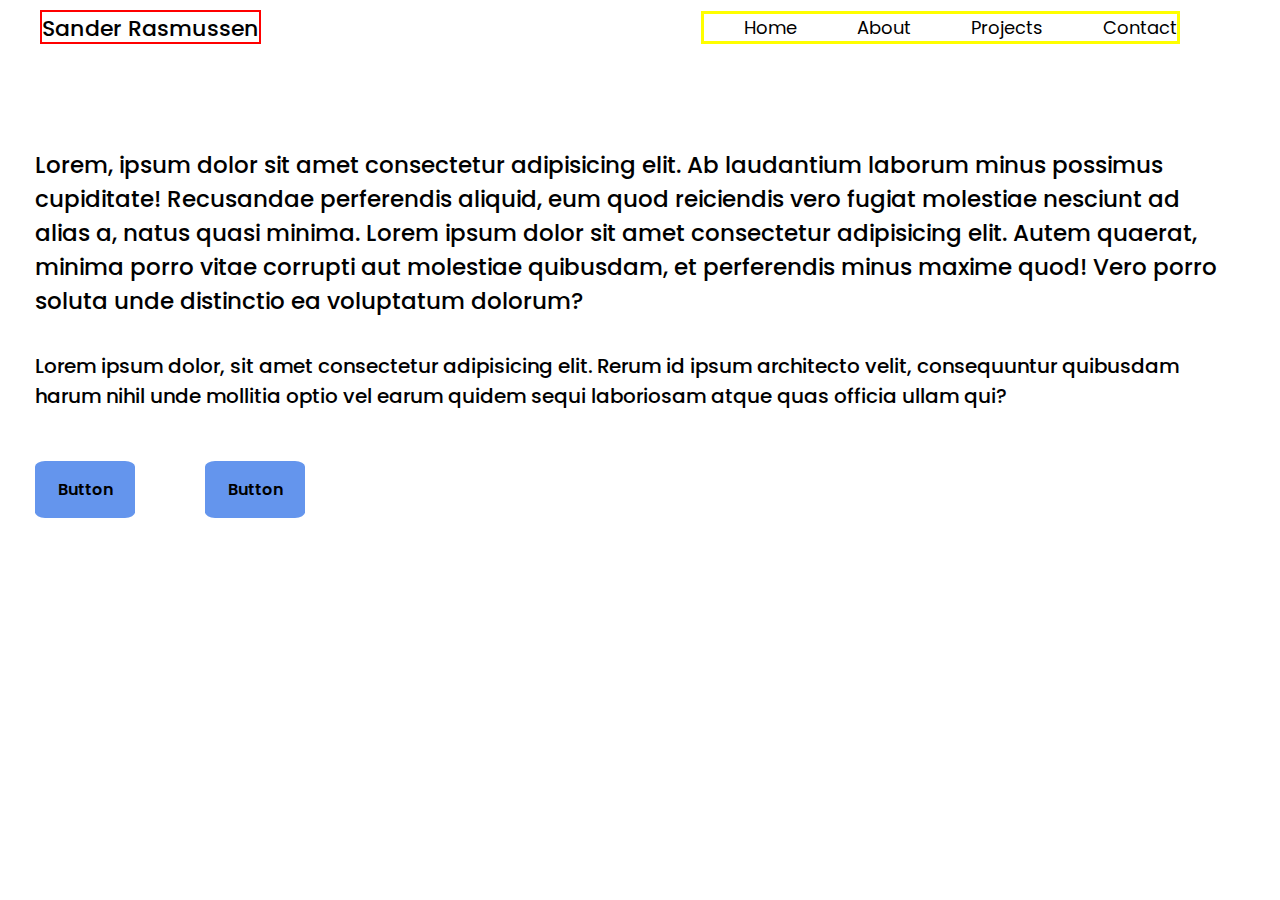
==== index.html @ 808169ec "Container & Position Fix" ====
<!DOCTYPE html>
<html lang="en">
<head>
    <meta charset="UTF-8">
    <meta http-equiv="X-UA-Compatible" content="IE=edge">
    <meta name="viewport" content="width=device-width, initial-scale=1.0">
    <title>Sander Rasmussen - Portfolio</title>
    <link rel="stylesheet" href="/stylesheet.css">
    <link rel="preconnect" href="https://fonts.googleapis.com">
    <link rel="preconnect" href="https://fonts.gstatic.com" crossorigin>
    <link href="https://fonts.googleapis.com/css2?family=Poppins:wght@400;500;600&display=swap" rel="stylesheet">
</head>
<body>
    <header>
        <div class="Author-navcontainer">
            <div id="Author">
                <p>
                    Sander Rasmussen
                </p>
            </div>
        </div>
        <nav>
            <ul>
                <li><a href="/index.html">Home</a></li>
                <li><a href="/pages/about.html">About</a></li>
                <li><a href="/pages/projects.html">Projects</a></li>
                <li><a href="/pages/contact.html">Contact</a></li>
            </ul>
        </nav>
    </header>

    <section class="heading-section">
        <div class="heading-flex-container">
            <div>
                <p>
                    Lorem, ipsum dolor sit amet consectetur adipisicing elit. Ab laudantium laborum minus possimus cupiditate! Recusandae perferendis aliquid, eum quod reiciendis vero fugiat molestiae nesciunt ad alias a, natus quasi minima.
                    Lorem ipsum dolor sit amet consectetur adipisicing elit. Autem quaerat, minima porro vitae corrupti aut molestiae quibusdam, et perferendis minus maxime quod! Vero porro soluta unde distinctio ea voluptatum dolorum?
                </p>
            </div>
        </div>
        <div class="heading-flex-container-subheader">
            <p>
                Lorem ipsum dolor, sit amet consectetur adipisicing elit. Rerum id ipsum architecto velit, consequuntur quibusdam harum nihil unde mollitia optio vel earum quidem sequi laboriosam atque quas officia ullam qui?
            </p>
        </div>
        <div class="button-container">
            <div class="button-1">
                <p>
                    Button
                </p>
            </div>
            <div class="button-2">
                <p>
                    Button
                </p>
            </div>
        </div>
    </section>
    
</body>
</html>
---- stylesheet.css ----
body {
    padding: 0;
    margin: 0;
    overflow-x: hidden;
}

/* Navbar */

nav {
    display: flex;
    justify-content: flex-end;
}

ul {
    border: 3px solid yellow;
    list-style: none;
    text-decoration: none;
    display: flex;
    flex-direction: row;
    justify-content: flex-end;
    gap: 60px;
    margin-right: 100px;
    position: relative;
    top: -65px;
}

li {
    font-size: 18px;
    font-family: 'Poppins', sans-serif;
    color: black;
}

a {
    text-decoration: none;
    color: black;
}

a:hover {
    text-decoration: underline;
    font-weight: 600;
}

.Author-navcontainer {
    margin-top: 10px;
    width: 300px;
    height: 50px;
    font-family: 'Poppins', sans-serif;
    color: black;
    font-weight: 500;
    font-size: 22px;
    display: flex;
    justify-content: center;
}

.Author-navcontainer > div {
    border: 2px solid red;
    height: 30px;
}

#Author > p {
    position: relative;
    top: -22px;
}

#Author:hover, #Author:focus {
    text-decoration: underline;
    cursor: pointer;
    font-weight: 600;
}


/* Heading Section */

.heading-section {
    display: flex;
    flex-direction: column;
    align-items: left;
}

.heading-flex-container {
    display: flex;
    justify-content: left;
    flex-wrap: wrap;
    font-family: 'Poppins', sans-serif;
    font-weight: 500;
    font-size: 23px;
}

.heading-flex-container > div {
    width: 1200px;
}

.heading-flex-container > div:first-child > p, .heading-flex-container-subheader > p, .button-container {
    position: relative;
    left: 35px;
}

.heading-flex-container-subheader {
    display: flex;
    justify-content: left;
    flex-wrap: wrap;
    font-family: 'Poppins', sans-serif;
    font-weight: 500;
    font-size: 20px;
    width: 1200px;
    margin-top: -10px;
    margin-bottom: 30px;
}

.button-container {
    display: flex;
    flex-direction: row;
    justify-content: left;
    gap: 70px;
}

.button-1, .button-2 {
    width: 100px;
    display: flex;
    justify-content: center;
    background-color: cornflowerblue;
    border-radius: 10% 10% 10% 10%;
    transition: all 0.6s ease;
    transform: scale(1);
}

.button-1 > p, .button-2 > p {
    font-family: 'Poppins', sans-serif;
    font-weight: 600;
}

.button-1:hover, .button-2:hover {
    text-decoration: underline;
    color: white;
    cursor: pointer;
    transform: scale(1.2) perspective(1px);
}
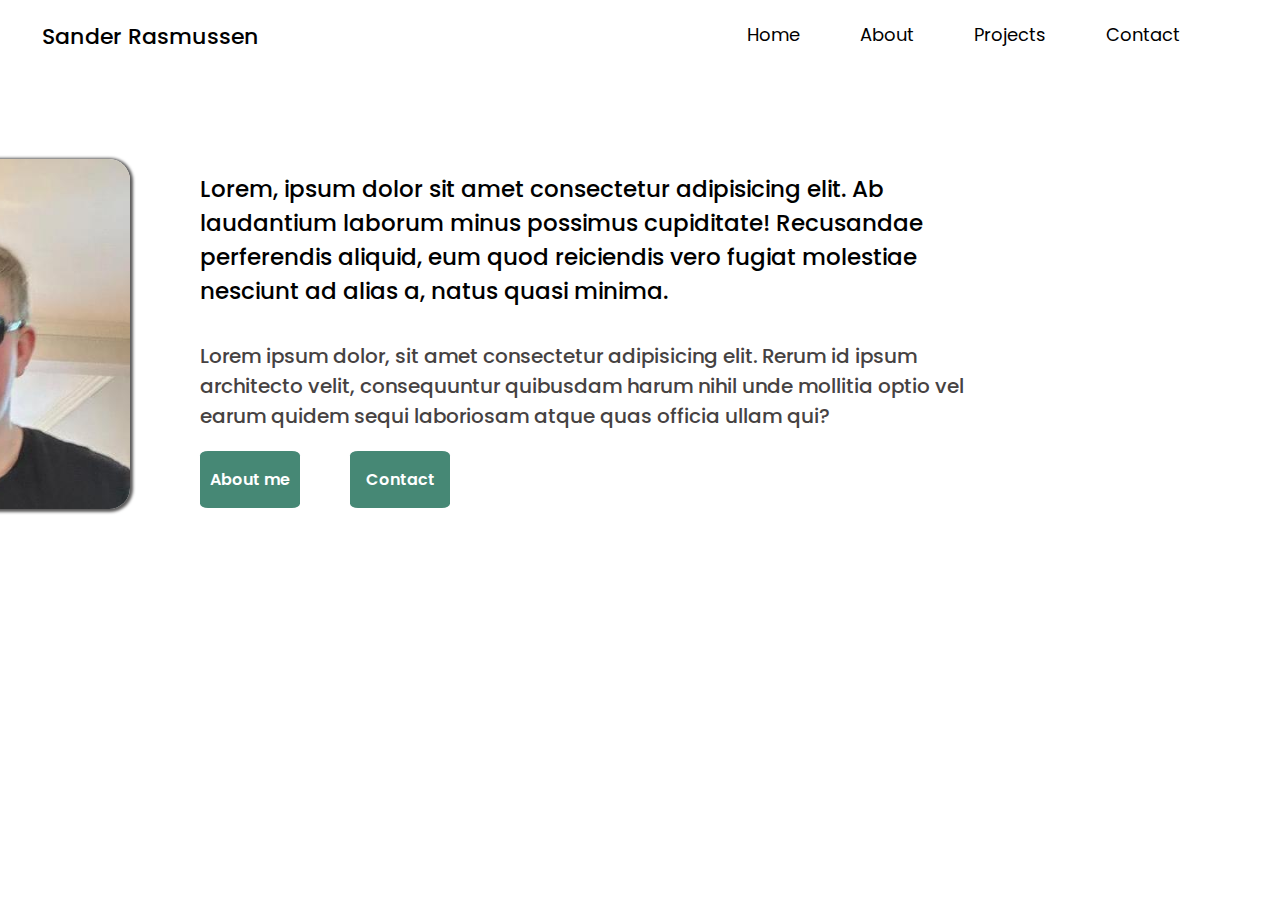
==== commit a22cdb7f: "Adding of Picture & Structurizing on Index.html" ====
--- a/index.html
+++ b/index.html
@@ -13,11 +13,11 @@
 <body>
     <header>
         <div class="Author-navcontainer">
-            <div id="Author">
+            <a href="/index.html"><div id="Author">
                 <p>
                     Sander Rasmussen
                 </p>
-            </div>
+            </div></a>
         </div>
         <nav>
             <ul>
@@ -30,29 +30,35 @@
     </header>
 
     <section class="heading-section">
-        <div class="heading-flex-container">
+        <div class="image-container">
             <div>
+                <img src="/pictures/120650547.png" width="350" height="350" alt="Picture of Sander">
+            </div>
+        </div>
+        <div class="text-flex-container-main">
+            <div class="heading-flex-container">
+                <div>
+                    <p>
+                        Lorem, ipsum dolor sit amet consectetur adipisicing elit. Ab laudantium laborum minus possimus cupiditate! Recusandae perferendis aliquid, eum quod reiciendis vero fugiat molestiae nesciunt ad alias a, natus quasi minima.
+                    </p>
+                </div>
+            </div>
+            <div class="heading-flex-container-subheader">
                 <p>
-                    Lorem, ipsum dolor sit amet consectetur adipisicing elit. Ab laudantium laborum minus possimus cupiditate! Recusandae perferendis aliquid, eum quod reiciendis vero fugiat molestiae nesciunt ad alias a, natus quasi minima.
-                    Lorem ipsum dolor sit amet consectetur adipisicing elit. Autem quaerat, minima porro vitae corrupti aut molestiae quibusdam, et perferendis minus maxime quod! Vero porro soluta unde distinctio ea voluptatum dolorum?
+                    Lorem ipsum dolor, sit amet consectetur adipisicing elit. Rerum id ipsum architecto velit, consequuntur quibusdam harum nihil unde mollitia optio vel earum quidem sequi laboriosam atque quas officia ullam qui?
                 </p>
             </div>
-        </div>
-        <div class="heading-flex-container-subheader">
-            <p>
-                Lorem ipsum dolor, sit amet consectetur adipisicing elit. Rerum id ipsum architecto velit, consequuntur quibusdam harum nihil unde mollitia optio vel earum quidem sequi laboriosam atque quas officia ullam qui?
-            </p>
-        </div>
-        <div class="button-container">
-            <div class="button-1">
-                <p>
-                    Button
-                </p>
-            </div>
-            <div class="button-2">
-                <p>
-                    Button
-                </p>
+            <div class="button-container">
+                <div class="button-1">
+                    <p>
+                        About me
+                    </p>
+                </div>
+                <div class="button-2">
+                    <p>
+                        Contact
+                    </p>
+                </div>
             </div>
         </div>
     </section>
--- a/stylesheet.css
+++ b/stylesheet.css
@@ -2,6 +2,10 @@
     padding: 0;
     margin: 0;
     overflow-x: hidden;
+}
+
+header {
+    margin-top: 20px;
 }
 
 /* Navbar */
@@ -12,7 +16,6 @@
 }
 
 ul {
-    border: 3px solid yellow;
     list-style: none;
     text-decoration: none;
     display: flex;
@@ -53,7 +56,6 @@
 }
 
 .Author-navcontainer > div {
-    border: 2px solid red;
     height: 30px;
 }
 
@@ -73,8 +75,32 @@
 
 .heading-section {
     display: flex;
+    flex-direction: row;
+    justify-content: flex-end;
+    flex-wrap: wrap;
+}
+
+.image-container {
+    position: relative;
+    left: -350px;
+    top: 30px;
+    height: 350px;
+    width: 350px;
+}
+
+.image-container > div > img {
+    border-radius: 6% 6% 6% 6%;
+    box-shadow: 0.5px 1px 3px 2px;
+    color: rgb(92, 91, 91);
+}
+
+.text-flex-container-main {
+    display: flex;
     flex-direction: column;
-    align-items: left;
+    align-items: center;
+    position: relative;
+    left: -280px;
+    top: 20px;
 }
 
 .heading-flex-container {
@@ -86,40 +112,39 @@
     font-size: 23px;
 }
 
-.heading-flex-container > div {
-    width: 1200px;
+.text-flex-container-main, .heading-flex-container > div, .heading-flex-container-subheader {
+    width: 800px;
 }
 
-.heading-flex-container > div:first-child > p, .heading-flex-container-subheader > p, .button-container {
-    position: relative;
-    left: 35px;
-}
 
 .heading-flex-container-subheader {
     display: flex;
     justify-content: left;
     flex-wrap: wrap;
+    color: rgb(70, 66, 66);
     font-family: 'Poppins', sans-serif;
     font-weight: 500;
     font-size: 20px;
-    width: 1200px;
     margin-top: -10px;
-    margin-bottom: 30px;
+    margin-bottom: 0px;
 }
 
 .button-container {
     display: flex;
     flex-direction: row;
     justify-content: left;
-    gap: 70px;
+    gap: 50px;
+    position: relative;
+    left: -275px;
 }
 
 .button-1, .button-2 {
     width: 100px;
     display: flex;
     justify-content: center;
-    background-color: cornflowerblue;
-    border-radius: 10% 10% 10% 10%;
+    color: white;
+    background-color: #468875;
+    border-radius: 8% 8% 8% 8%;
     transition: all 0.6s ease;
     transform: scale(1);
 }
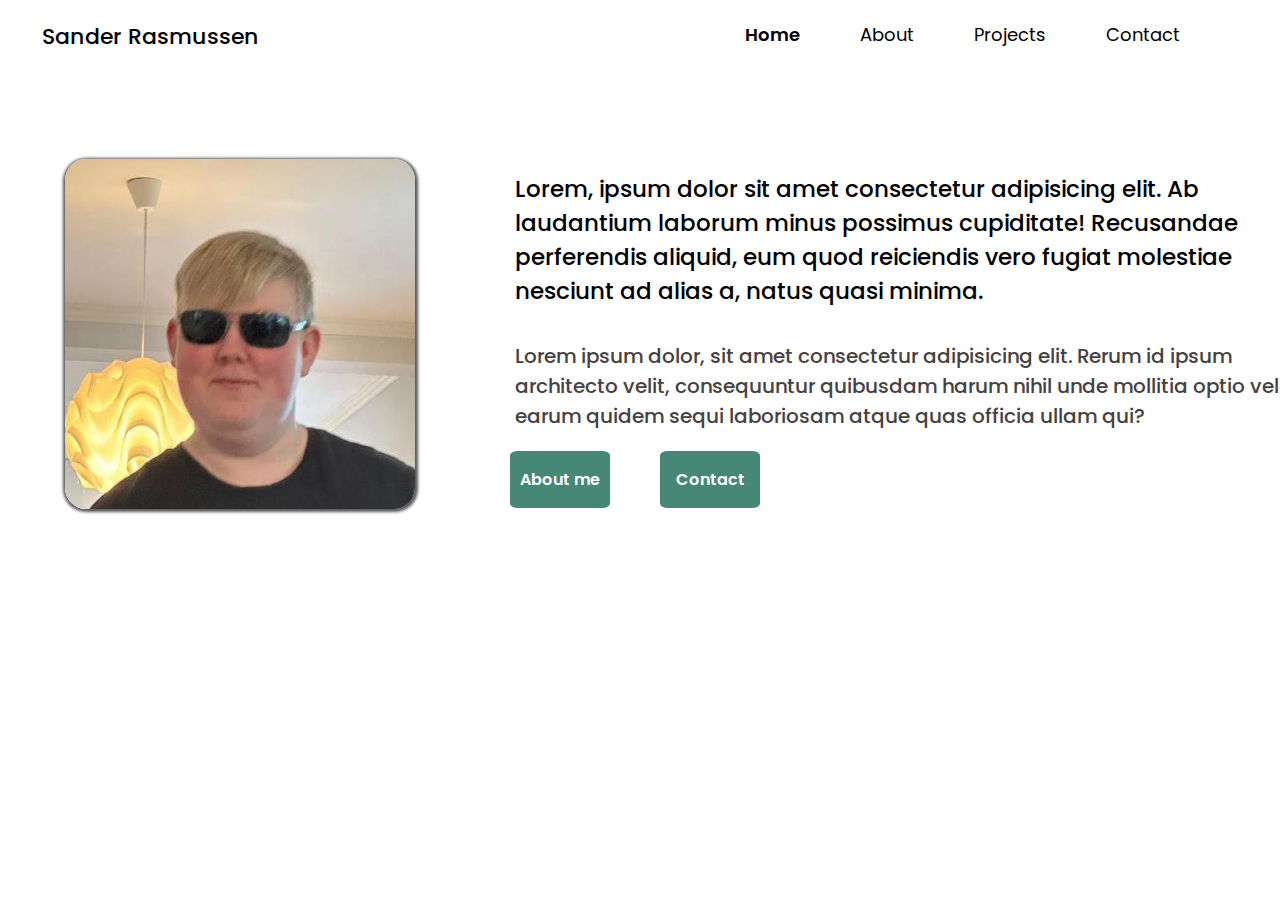
==== commit 17cdeff5: "Active Class - Hyperlink" ====
--- a/index.html
+++ b/index.html
@@ -21,7 +21,7 @@
         </div>
         <nav>
             <ul>
-                <li><a href="/index.html">Home</a></li>
+                <li><a class="active" href="/index.html">Home</a></li>
                 <li><a href="/pages/about.html">About</a></li>
                 <li><a href="/pages/projects.html">Projects</a></li>
                 <li><a href="/pages/contact.html">Contact</a></li>
--- a/stylesheet.css
+++ b/stylesheet.css
@@ -43,6 +43,14 @@
     font-weight: 600;
 }
 
+.active {
+    font-weight: 600;
+}
+
+.active:hover {
+    text-decoration: none;
+}
+
 .Author-navcontainer {
     margin-top: 10px;
     width: 300px;
@@ -76,13 +84,12 @@
 .heading-section {
     display: flex;
     flex-direction: row;
-    justify-content: flex-end;
+    justify-content: center;
     flex-wrap: wrap;
 }
 
 .image-container {
     position: relative;
-    left: -350px;
     top: 30px;
     height: 350px;
     width: 350px;
@@ -99,8 +106,8 @@
     flex-direction: column;
     align-items: center;
     position: relative;
-    left: -280px;
     top: 20px;
+    left: 100px;
 }
 
 .heading-flex-container {
@@ -135,7 +142,7 @@
     justify-content: left;
     gap: 50px;
     position: relative;
-    left: -275px;
+    left: -280px;
 }
 
 .button-1, .button-2 {
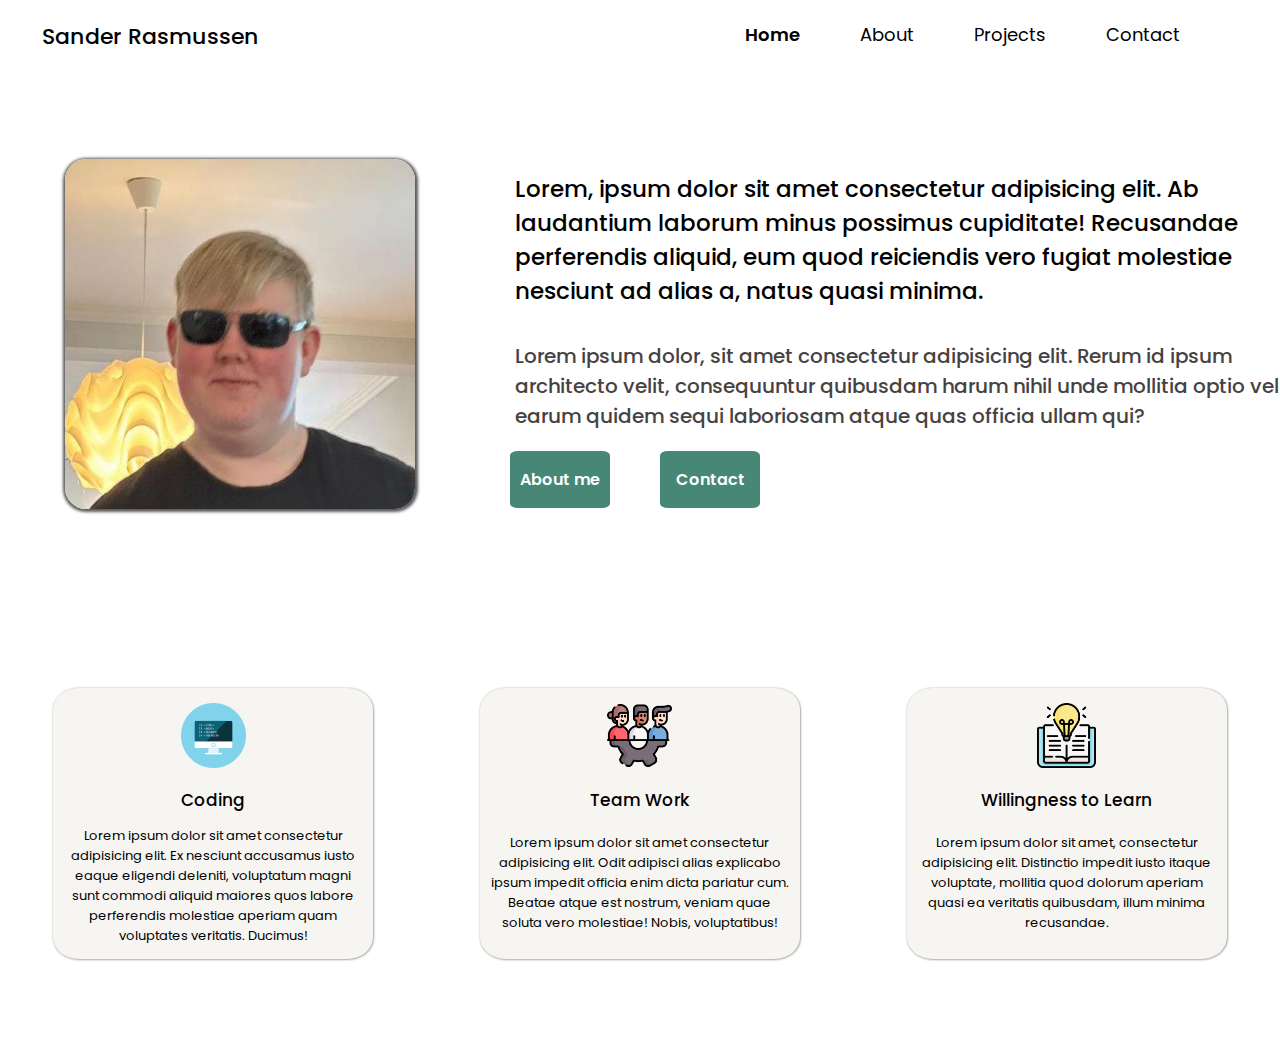
==== commit fdb3c43b: "Skills containers" ====
--- a/index.html
+++ b/index.html
@@ -62,6 +62,53 @@
             </div>
         </div>
     </section>
+
+
+    <section class="skills-section">
+        <div class="skills-flex-container">
+            <div class="skill-box1">
+                <div>
+                    <img src="/pictures/html.png" height="65px" width="65px" alt="HTML Picture">
+                </div>
+                <div id="skills-header1">
+                    <p>
+                        Coding
+                    </p>
+                </div>
+                <div>
+                    <p>
+                        Lorem ipsum dolor sit amet consectetur adipisicing elit. Ex nesciunt accusamus iusto eaque eligendi deleniti, voluptatum magni sunt commodi aliquid maiores quos labore perferendis molestiae aperiam quam voluptates veritatis. Ducimus!
+                    </p>
+                </div>
+            </div>
+            <div class="skill-box2">
+                <div>
+                    <img src="/pictures/team.png" height="65px" width="65px" alt="Team picture">
+                </div>
+                <div id="skills-header2">
+                    <p>
+                        Team Work
+                    </p>
+                </div>
+                <div>
+                    Lorem ipsum dolor sit amet consectetur adipisicing elit. Odit adipisci alias explicabo ipsum impedit officia enim dicta pariatur cum. Beatae atque est nostrum, veniam quae soluta vero molestiae! Nobis, voluptatibus!
+                </div>
+            </div>
+            <div class="skill-box3">
+                <div>
+                    <img src="/pictures/learn.png" height="65px" width="65px" alt="Learning Picture">
+                </div>
+                <div id="skills-header3">
+                    <p>
+                        Willingness to Learn
+                    </p>
+                </div>
+                <div>
+                    Lorem ipsum dolor sit amet, consectetur adipisicing elit. Distinctio impedit iusto itaque voluptate, mollitia quod dolorum aperiam quasi ea veritatis quibusdam, illum minima recusandae.
+                </div>
+            </div>
+        </div>
+    </section>
     
 </body>
 </html>--- a/stylesheet.css
+++ b/stylesheet.css
@@ -8,7 +8,7 @@
     margin-top: 20px;
 }
 
-/* Navbar */
+/* Navbar and Author text */
 
 nav {
     display: flex;
@@ -79,7 +79,7 @@
 }
 
 
-/* Heading Section */
+/* Heading Section - Index.html start page */
 
 .heading-section {
     display: flex;
@@ -135,6 +135,8 @@
     margin-top: -10px;
     margin-bottom: 0px;
 }
+
+/* Button Containers and Hover attributes */
 
 .button-container {
     display: flex;
@@ -168,3 +170,99 @@
     transform: scale(1.2) perspective(1px);
 }
 
+/* Skill containers & Flexboxes */
+
+.skills-section {
+    margin-top: 200px;
+    margin-bottom: 100px;
+}
+
+.skills-flex-container {
+    display: flex;
+    flex-direction: row;
+    justify-content: space-around;
+}
+
+#skills-header1 {
+    font-size: 17px;
+    font-weight: 500;
+    position: relative;
+    top: 17px;
+}
+
+#skills-header2 {
+    font-size: 17px;
+    font-weight: 500;
+    position: relative;
+    top: 17px;
+}
+
+#skills-header3 {
+    font-size: 17px;
+    font-weight: 500;
+    position: relative;
+    top: 17px;
+}
+
+.skill-box1, .skill-box2, .skill-box3 {
+    display: flex;
+    flex-direction: column;
+    align-items: center;
+    gap: 0px;
+    width: 320px;
+    text-align: center;
+    font-family: 'Poppins', sans-serif;
+    background-color: rgb(246, 245, 242);
+    border-radius: 8% 8% 8% 8%;
+    box-shadow: 0.5px 0.5px 2px 0.5px;
+    color: darkgrey;
+    transition: all 0.6s ease;
+    transform: scale(1);
+}
+
+.skill-box1:hover, .skill-box2:hover, .skill-box3:hover {
+    transform: scale(1.06) perspective(1px);
+}
+
+.skill-box1 > div:first-child {
+    position: relative;
+    top: 15px;
+    width: 65px;
+    height: 65px;
+}
+
+.skill-box1 > div {
+    width: 350px;
+    color: black;
+}
+
+.skill-box1 > div:last-child {
+    width: 300px;
+    font-size: 13px;
+}
+
+.skill-box2 > div:first-child, .skill-box3 > div:first-child {
+    position: relative;
+    top: 15px;
+    width: 65px;
+    height: 65px;
+}
+
+.skill-box2 > div, .skill-box3 > div {
+    width: 350px;
+    color: black;
+}
+
+.skill-box2 > div:last-child {
+    width: 300px;
+    font-size: 13px;
+    position: relative;
+    top: 20px;
+}
+
+.skill-box3 > div:last-child {
+    position: relative;
+    top: 20px;
+    width: 300px;
+    font-size: 13px;
+}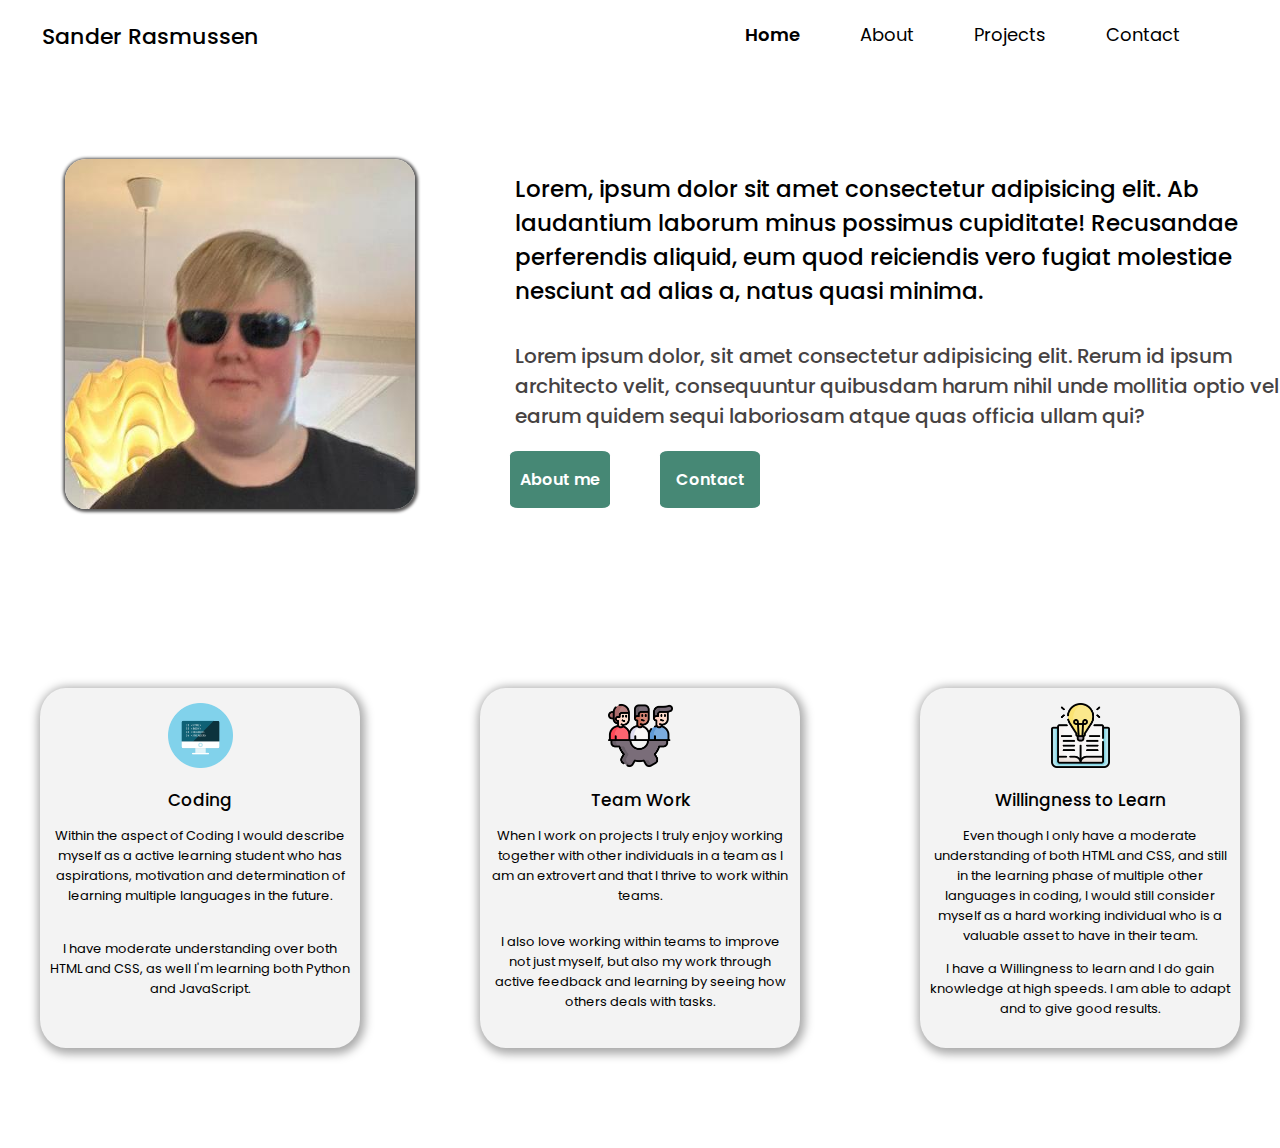
==== commit 6bdfbd84: "Skill Box Content and Placement" ====
--- a/index.html
+++ b/index.html
@@ -77,7 +77,10 @@
                 </div>
                 <div>
                     <p>
-                        Lorem ipsum dolor sit amet consectetur adipisicing elit. Ex nesciunt accusamus iusto eaque eligendi deleniti, voluptatum magni sunt commodi aliquid maiores quos labore perferendis molestiae aperiam quam voluptates veritatis. Ducimus!
+                        Within the aspect of Coding I would describe myself as a active learning student who has aspirations, motivation and determination of learning multiple languages in the future.
+                    </p>
+                    <p id="skills-h1-p2">
+                        I have moderate understanding over both HTML and CSS, as well I'm learning both Python and JavaScript.
                     </p>
                 </div>
             </div>
@@ -91,7 +94,12 @@
                     </p>
                 </div>
                 <div>
-                    Lorem ipsum dolor sit amet consectetur adipisicing elit. Odit adipisci alias explicabo ipsum impedit officia enim dicta pariatur cum. Beatae atque est nostrum, veniam quae soluta vero molestiae! Nobis, voluptatibus!
+                    <p>
+                       When I work on projects I truly enjoy working together with other individuals in a team as I am an extrovert and that I thrive to work within teams. 
+                    </p>
+                    <p id="skills-h2-p2">
+                        I also love working within teams to improve not just myself, but also my work through active feedback and learning by seeing how others deals with tasks. 
+                    </p>
                 </div>
             </div>
             <div class="skill-box3">
@@ -104,7 +112,13 @@
                     </p>
                 </div>
                 <div>
-                    Lorem ipsum dolor sit amet, consectetur adipisicing elit. Distinctio impedit iusto itaque voluptate, mollitia quod dolorum aperiam quasi ea veritatis quibusdam, illum minima recusandae.
+                    <p>
+                        Even though I only have a moderate understanding of both HTML and CSS, and still in the learning phase of multiple other languages in coding, I would still consider myself as a hard working individual who
+                        is a valuable asset to have in their team.
+                    </p>
+                    <p>
+                        I have a Willingness to learn and I do gain knowledge at high speeds. I am able to adapt and to give good results. 
+                    </p>
                 </div>
             </div>
         </div>
--- a/stylesheet.css
+++ b/stylesheet.css
@@ -180,7 +180,9 @@
 .skills-flex-container {
     display: flex;
     flex-direction: row;
-    justify-content: space-around;
+    justify-content: center;
+    flex-wrap: wrap;
+    gap: 120px;
 }
 
 #skills-header1 {
@@ -210,11 +212,12 @@
     align-items: center;
     gap: 0px;
     width: 320px;
+    height: 360px;
     text-align: center;
     font-family: 'Poppins', sans-serif;
-    background-color: rgb(246, 245, 242);
+    background-color: rgb(243, 243, 243);
     border-radius: 8% 8% 8% 8%;
-    box-shadow: 0.5px 0.5px 2px 0.5px;
+    box-shadow: 1.5px 2.5px 10px 3.5px;
     color: darkgrey;
     transition: all 0.6s ease;
     transform: scale(1);
@@ -222,6 +225,7 @@
 
 .skill-box1:hover, .skill-box2:hover, .skill-box3:hover {
     transform: scale(1.06) perspective(1px);
+    color: rgb(44, 43, 43);
 }
 
 .skill-box1 > div:first-child {
@@ -257,12 +261,20 @@
     width: 300px;
     font-size: 13px;
     position: relative;
+    top: 0px;
+}
+
+.skill-box3 > div:last-child {
+    width: 300px;
+    font-size: 13px;
+}
+
+#skills-h1-p2 {
+    position: relative;
     top: 20px;
 }
 
-.skill-box3 > div:last-child {
-    position: relative;
-    top: 20px;
-    width: 300px;
-    font-size: 13px;
+#skills-h2-p2 {
+    position: relative;
+    top: 13px;
 }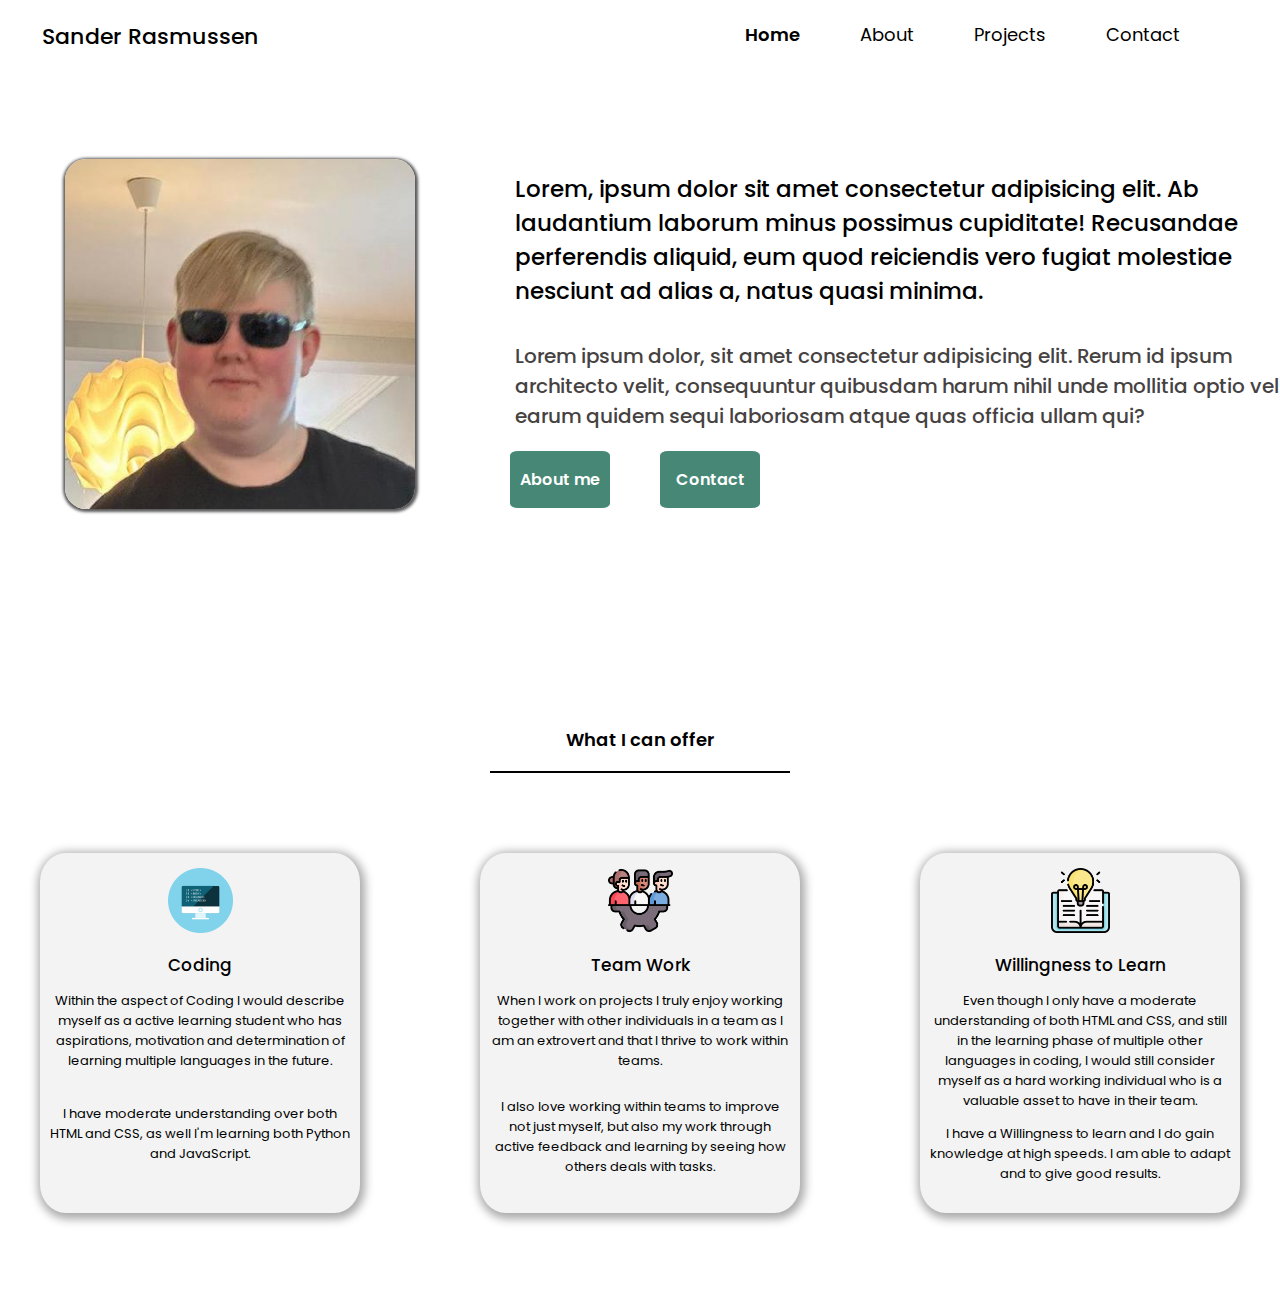
==== commit a120f3ff: "Button Hyperlinks & Skills Overhead text" ====
--- a/index.html
+++ b/index.html
@@ -49,19 +49,29 @@
                 </p>
             </div>
             <div class="button-container">
-                <div class="button-1">
+                <a href="/pages/about.html"><div class="button-1">
                     <p>
                         About me
                     </p>
-                </div>
-                <div class="button-2">
+                </div></a>
+                <a href="/pages/contact.html"><div class="button-2">
                     <p>
                         Contact
                     </p>
-                </div>
+                </div></a>
             </div>
         </div>
     </section>
+
+
+    <div class="skills-overhead-container">
+        <div>
+            <p>
+                What I can offer
+            </p>
+        </div>
+        <div class="skills-line"></div>
+    </div>
 
 
     <section class="skills-section">
--- a/stylesheet.css
+++ b/stylesheet.css
@@ -172,8 +172,25 @@
 
 /* Skill containers & Flexboxes */
 
+.skills-overhead-container {
+    position: relative;
+    top: 220px;
+    display: flex;
+    flex-direction: column;
+    align-items: center;
+    font-family: 'Poppins', sans-serif;
+    font-weight: 600;
+    font-size: 18px;
+}
+
+.skills-line {
+    width: 300px;
+    height: 2px;
+    background-color: black;
+}
+
 .skills-section {
-    margin-top: 200px;
+    margin-top: 300px;
     margin-bottom: 100px;
 }
 
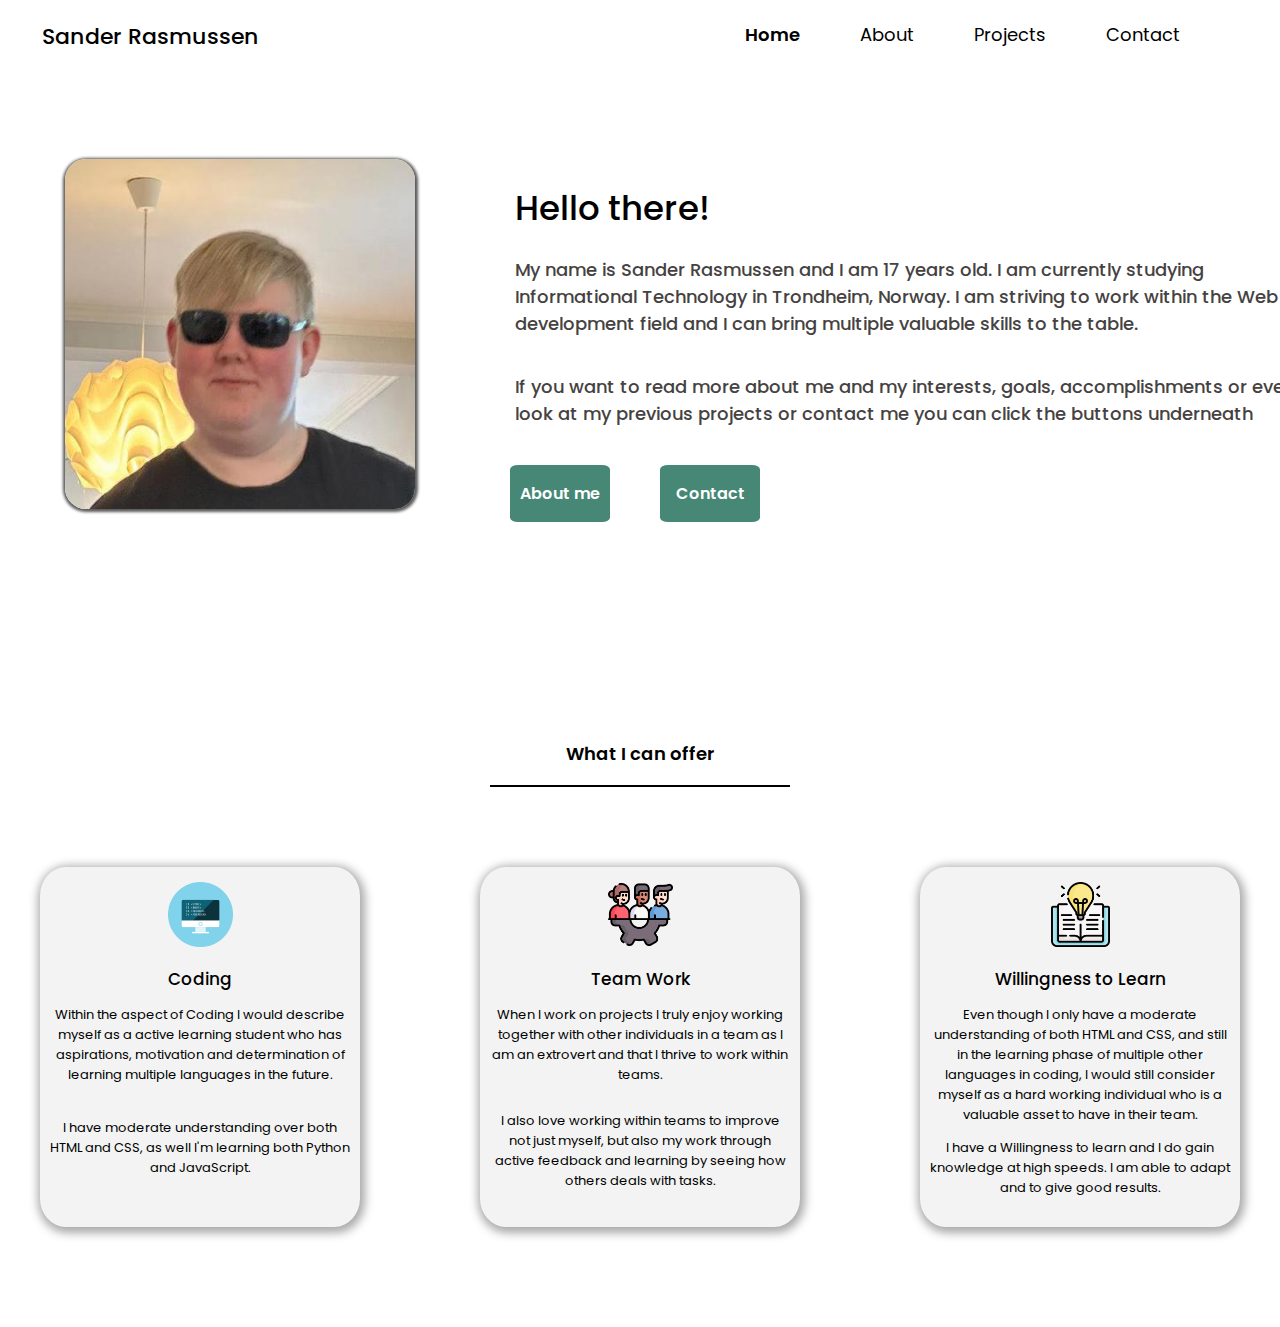
==== commit 3958df9b: "Landing page + Projects continuence" ====
--- a/index.html
+++ b/index.html
@@ -39,13 +39,18 @@
             <div class="heading-flex-container">
                 <div>
                     <p>
-                        Lorem, ipsum dolor sit amet consectetur adipisicing elit. Ab laudantium laborum minus possimus cupiditate! Recusandae perferendis aliquid, eum quod reiciendis vero fugiat molestiae nesciunt ad alias a, natus quasi minima.
+                        Hello there!
                     </p>
                 </div>
             </div>
             <div class="heading-flex-container-subheader">
                 <p>
-                    Lorem ipsum dolor, sit amet consectetur adipisicing elit. Rerum id ipsum architecto velit, consequuntur quibusdam harum nihil unde mollitia optio vel earum quidem sequi laboriosam atque quas officia ullam qui?
+                    My name is Sander Rasmussen and I am 17 years old. I am currently studying Informational Technology in Trondheim, Norway.
+                    I am striving to work within the Web development field and I can bring multiple valuable skills to the table.
+                </p>
+                <p>
+                    If you want to read more about me and my interests, goals, accomplishments or even
+                    look at my previous projects or contact me you can click the buttons underneath
                 </p>
             </div>
             <div class="button-container">
--- a/stylesheet.css
+++ b/stylesheet.css
@@ -116,7 +116,7 @@
     flex-wrap: wrap;
     font-family: 'Poppins', sans-serif;
     font-weight: 500;
-    font-size: 23px;
+    font-size: 34px;
 }
 
 .text-flex-container-main, .heading-flex-container > div, .heading-flex-container-subheader {
@@ -131,8 +131,8 @@
     color: rgb(70, 66, 66);
     font-family: 'Poppins', sans-serif;
     font-weight: 500;
-    font-size: 20px;
-    margin-top: -10px;
+    font-size: 18px;
+    margin-top: -30px;
     margin-bottom: 0px;
 }
 
@@ -145,6 +145,7 @@
     gap: 50px;
     position: relative;
     left: -280px;
+    margin-top: 20px;
 }
 
 .button-1, .button-2 {
@@ -294,4 +295,103 @@
 #skills-h2-p2 {
     position: relative;
     top: 13px;
+}
+
+/*    PROJECTS PAGE      */
+
+.project-textheader-section {
+    margin-top: 20px;
+}
+
+.project-textheader-flexcontainer {
+    display: flex;
+    flex-direction: column;
+    text-align: left;
+    align-items: center;
+}
+
+.project-textheader-flexcontainer > div {
+    width: 1000px;
+    font-family: 'Poppins', sans-serif;
+    font-size: 26px;
+}
+
+.project-textheader-flexcontainer > div:last-child {
+    position: relative;
+    top: -15px;
+}
+
+.project-textheader-first > p {
+    font-weight: 600;
+}
+
+/* New Section - IT Projects Start */
+
+.project-itprojects-section {
+    margin-top: 180px;
+    margin-bottom: 200px;
+}
+
+.project-itprojects-header-flexcontainer {
+    display: flex;
+    flex-direction: column;
+    align-items: center;
+    margin-bottom: 80px;
+}
+
+.project-itprojects-header-flexcontainer > div:first-child {
+    font-weight: 600;
+    font-size: 22px;
+    font-family: 'Poppins', sans-serif;
+}
+
+.line {
+    width: 500px;
+    height: 3px;
+    background-color: black;
+}
+
+/* IT Projects Boxes */
+
+.projects-flex-container-main {
+    display: flex;
+    flex-direction: column;
+    gap: 200px;
+}
+
+.project-itprojects-flexcontainer {
+    display: flex;
+    flex-direction: row;
+    justify-content: space-around;
+    flex-wrap: wrap;
+    gap: 30px;
+}
+
+
+.project-itprojects-flexcontainer > div {
+    width: 350px;
+    height: 350px;
+    background-color: lightslategrey;
+    border-radius: 4% 4% 4% 4%;
+    transition: all 0.6s ease;
+    transform: scale(1);
+}
+
+.project-itprojects-flexcontainer > div:hover {
+    transform: scale(1.095) perspective(1px);
+}
+
+.project-itprojects-flexcontainer > div > div {
+    height: 50px;
+    width: 330px;
+    border: 4px solid yellow;
+    border-radius: 4% 4% 4% 4%;
+    position: relative;
+    top: 290px;
+    color: white;
+    font-family: 'Poppins', sans-serif;
+    font-size: 18px;
+    font-weight: 600;
+    text-align: start;
+    padding-left: 12px;
 }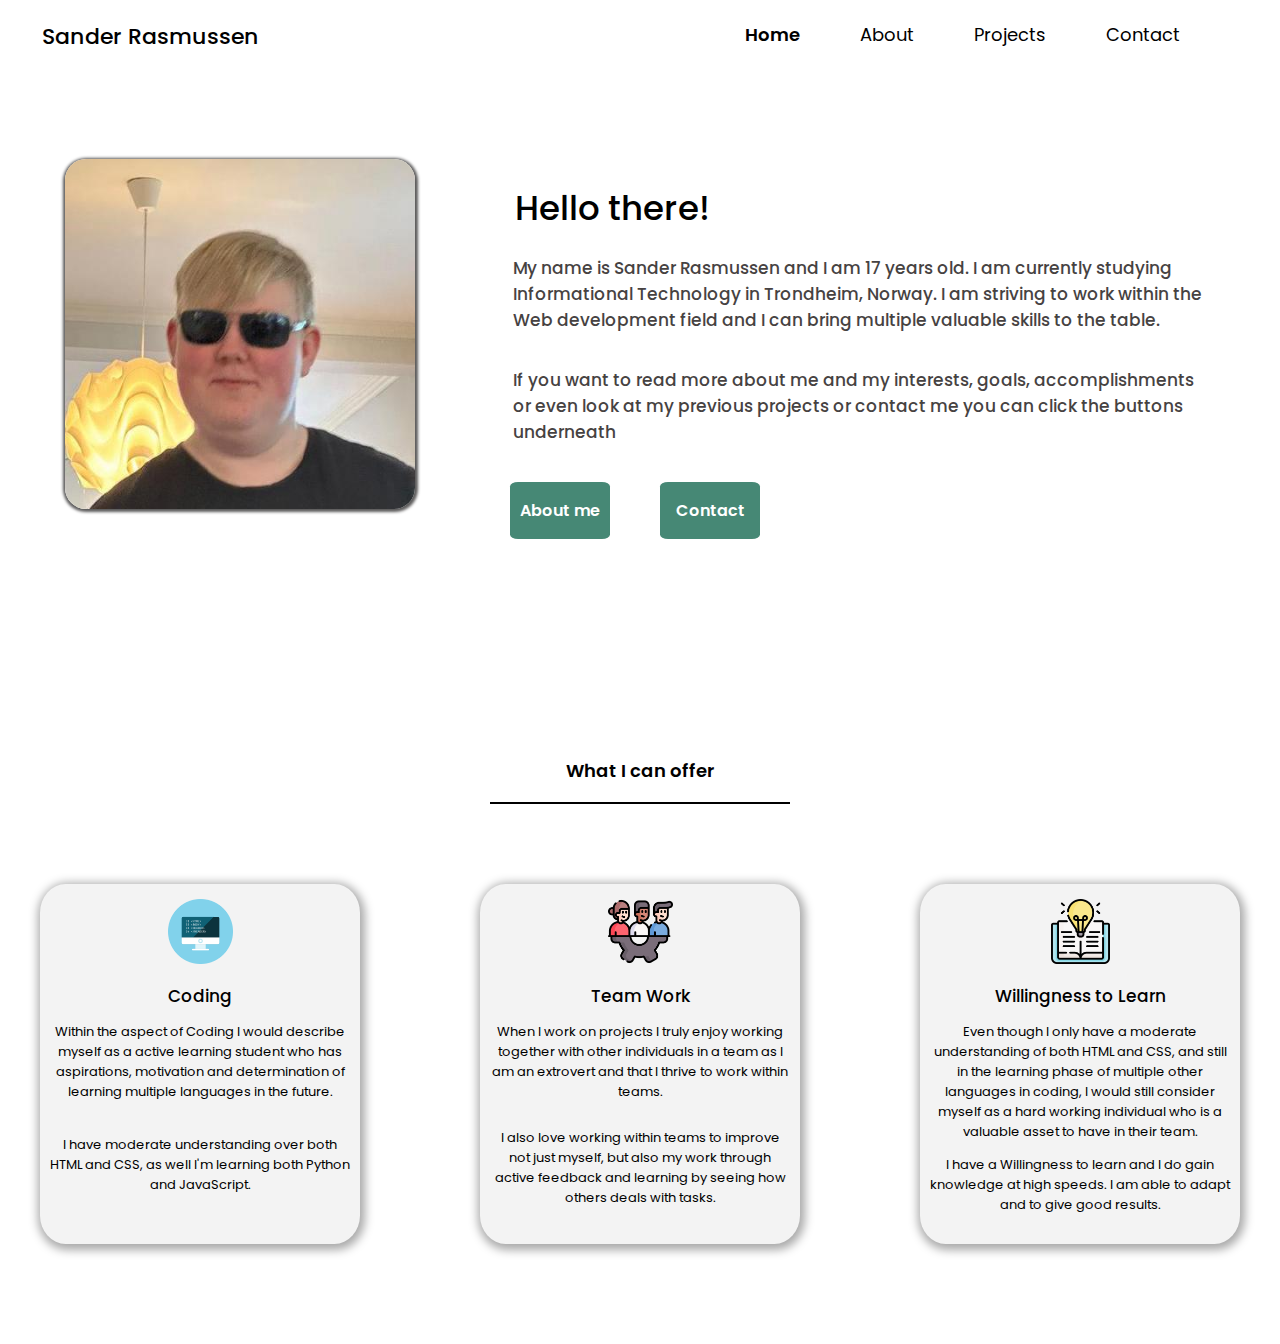
==== commit 605bd35c: "Responsive Design Index - Start" ====
--- a/index.html
+++ b/index.html
@@ -32,7 +32,7 @@
     <section class="heading-section">
         <div class="image-container">
             <div>
-                <img src="/pictures/120650547.png" width="350" height="350" alt="Picture of Sander">
+                <img id="portraitphoto" src="/pictures/120650547.png" width="350" height="350" alt="Picture of Sander">
             </div>
         </div>
         <div class="text-flex-container-main">
--- a/stylesheet.css
+++ b/stylesheet.css
@@ -394,4 +394,83 @@
     font-weight: 600;
     text-align: start;
     padding-left: 12px;
+}
+
+/* INDEX RESPONSIVE DESIGN */
+
+@media screen and (max-width: 1316px) {
+    .heading-flex-container-subheader {
+        font-size: 17px;
+        width: 700px;
+        position: relative;
+        left: -52px;
+    }
+}
+
+@media screen and (max-width: 1149px) {
+    #portraitphoto {
+        width: 300px;
+        height: 300px;
+    }
+    .image-container {
+        width: 300px;
+        height: 300px;
+    }
+}
+
+@media screen and (max-width: 1100px) {
+    #portraitphoto {
+        width: 250px;
+        height: 250px;
+    }
+    .image-container {
+        position: relative;
+        top: 64px;
+        left: 60px;
+        width: 250px;
+        height: 250px;
+    }
+    .text-flex-container-main {
+        left: 70px;
+        top: 40px;
+    }
+    .heading-flex-container {
+        font-size: 28px;
+        position: relative;
+        left: -250px;
+        width: 200px;
+    }
+    .heading-flex-container-subheader {
+        font-size: 15px;
+        width: 600px;        
+    }
+    .button-container {
+        left: -234px;
+    }
+}
+
+@media screen and (max-width: 1049px) {
+    .heading-flex-container-subheader {
+        justify-content: center;
+        position: relative;
+        left: 0;
+    }
+    .heading-flex-container {
+        position: relative;
+        left: 0;
+    }
+    .text-flex-container-main {
+        text-align: center;
+        left: 0px;
+    }
+    .button-container {
+        justify-content: center;
+        position: relative;
+        left: 0;
+        margin-top: 30px;
+    }
+    .image-container {
+        left: 0px;
+        top: 20px;
+    }
 }